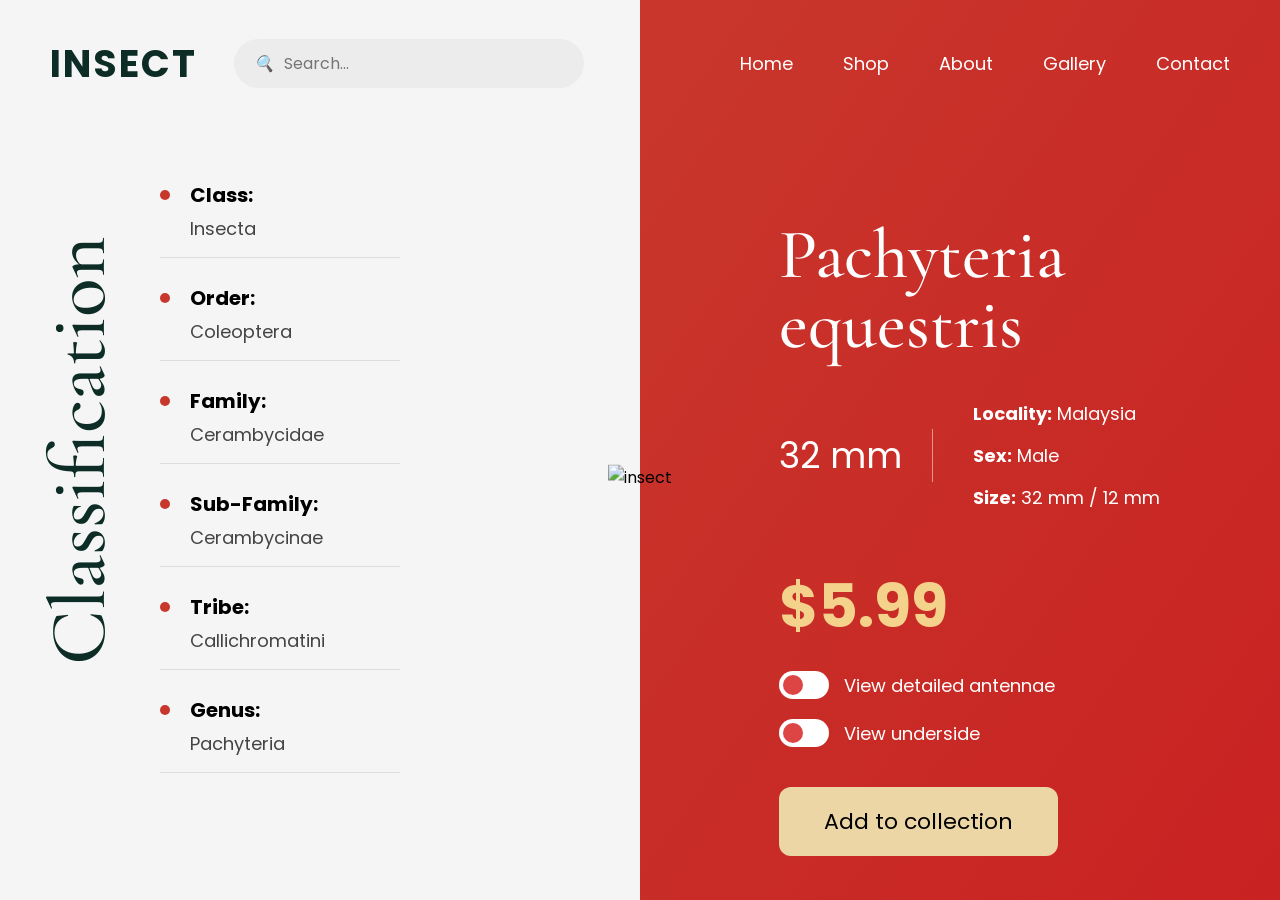
==== third/index.html @ 3ebdb2fd "ASSESSMENT 2 ALL 3 FILES" ====
<!DOCTYPE html>
<html lang="en">
<head>
  <meta charset="UTF-8" />
  <meta name="viewport" content="width=device-width, initial-scale=1.0" />
  <title>Insect UI</title>

  <link rel="preconnect" href="https://fonts.googleapis.com">
  <link rel="preconnect" href="https://fonts.gstatic.com" crossorigin>
  <link href="https://fonts.googleapis.com/css2?family=Cormorant+Garamond:wght@400;500;600&family=Poppins:wght@300;400;500;600&display=swap" rel="stylesheet">

  <link rel="stylesheet" href="style.css" />
</head>
<body>

  <div id="main">

    <div class="left"></div>
    <div class="right"></div>

    <nav>
      <h1>INSECT</h1>

      <div class="search">
        <i>🔍</i>
        <input type="text" placeholder="Search..." />
      </div>

      <div class="nav-links">
        <a href="#">Home</a>
        <a href="#">Shop</a>
        <a href="#">About</a>
        <a href="#">Gallery</a>
        <a href="#">Contact</a>
      </div>
    </nav>

    <div class="vertical-text">
      <h2>Classification</h2>
    </div>

    <div class="left-content">

      <div class="item">
        <span></span>
        <div>
          <h3>Class:</h3>
          <p>Insecta</p>
        </div>
      </div>

      <div class="item">
        <span></span>
        <div>
          <h3>Order:</h3>
          <p>Coleoptera</p>
        </div>
      </div>

      <div class="item">
        <span></span>
        <div>
          <h3>Family:</h3>
          <p>Cerambycidae</p>
        </div>
      </div>

      <div class="item">
        <span></span>
        <div>
          <h3>Sub-Family:</h3>
          <p>Cerambycinae</p>
        </div>
      </div>

      <div class="item">
        <span></span>
        <div>
          <h3>Tribe:</h3>
          <p>Callichromatini</p>
        </div>
      </div>

      <div class="item">
        <span></span>
        <div>
          <h3>Genus:</h3>
          <p>Pachyteria</p>
        </div>
      </div>

    </div>

    <div class="center-image">
      <img src="https://images.unsplash.com/photo-1664695742095-f48d9935ab24?q=80&w=777&auto=format&fit=crop&ixlib=rb-4.1.0&ixid=M3wxMjA3fDB8MHxwaG90by1wYWdlfHx8fGVufDB8fHx8fA%3D%3D" alt="insect">
    </div>

    <div class="right-content">

      <h1>Pachyteria <br> equestris</h1>

      <div class="info">

        <div class="measure">
          <h2>32 mm</h2>
        </div>

        <div class="details">
          <p><b>Locality:</b> Malaysia</p>
          <p><b>Sex:</b> Male</p>
          <p><b>Size:</b> 32 mm / 12 mm</p>
        </div>

      </div>

      <h2 class="price">$5.99</h2>

      <div class="toggle">
        <div class="switch"></div>
        <p>View detailed antennae</p>
      </div>

      <div class="toggle">
        <div class="switch"></div>
        <p>View underside</p>
      </div>

      <button>Add to collection</button>

    </div>

  </div>

</body>
</html>
---- third/style.css ----
*{
    margin: 0;
    padding: 0;
    box-sizing: border-box;
    font-family: "Poppins", sans-serif;
}

html,body{
    width: 100%;
    height: 100%;
}

#main{
    width: 100%;
    height: 100vh;
    position: relative;
    display: flex;
    overflow: hidden;
}

.left{
    width: 50%;
    height: 100%;
    background-color: #f5f5f5;
}

.right{
    width: 50%;
    height: 100%;
    background: linear-gradient(to bottom right,#c8372c,#c92222);
}

nav{
    width: 100%;
    padding: 35px 50px;
    position: absolute;
    top: 0;
    left: 0;
    display: flex;
    align-items: center;
    justify-content: space-between;
    z-index: 99;
}

nav h1{
    font-size: 38px;
    color: #0c2c25;
    letter-spacing: 2px;
}

.search{
    width: 350px;
    background-color: #ececec;
    border-radius: 40px;
    padding: 12px 20px;
    display: flex;
    align-items: center;
    gap: 10px;
    margin-left: -120px;
}

.search input{
    border: none;
    outline: none;
    background-color: transparent;
    font-size: 16px;
    width: 100%;
}

.nav-links{
    display: flex;
    gap: 50px;
}

.nav-links a{
    text-decoration: none;
    color: white;
    font-size: 18px;
}

.vertical-text{
    position: absolute;
    left: 30px;
    top: 50%;
    transform: translateY(-50%);
}

.vertical-text h2{
    writing-mode: vertical-rl;
    transform: rotate(180deg);
    font-size: 80px;
    color: #0c2c25;
    font-family: "Cormorant Garamond", serif;
    font-weight: 500;
}

.left-content{
    position: absolute;
    top: 180px;
    left: 160px;
    display: flex;
    flex-direction: column;
    gap: 25px;
}

.item{
    display: flex;
    gap: 20px;
    border-bottom: 1px solid #ddd;
    padding-bottom: 15px;
    width: 240px;
}

.item span{
    width: 10px;
    height: 10px;
    background-color: #c8372c;
    border-radius: 50%;
    margin-top: 10px;
}

.item h3{
    font-size: 20px;
    margin-bottom: 5px;
}

.item p{
    color: #444;
    font-size: 18px;
}

.center-image{
    position: absolute;
    left: 50%;
    top: 53%;
    transform: translate(-50%,-50%);
    z-index: 10;
}

.center-image img{
    height: 650px;
    object-fit: cover;
}

.right-content{
    position: absolute;
    right: 120px;
    top: 220px;
    color: white;
}

.right-content h1{
    font-size: 70px;
    line-height: 70px;
    font-family: "Cormorant Garamond", serif;
    font-weight: 500;
}

.info{
    margin-top: 40px;
    display: flex;
    gap: 40px;
    align-items: center;
}

.measure{
    border-right: 1px solid rgba(255,255,255,0.5);
    padding-right: 30px;
}

.measure h2{
    font-size: 35px;
    font-weight: 400;
}

.details{
    display: flex;
    flex-direction: column;
    gap: 15px;
}

.details p{
    font-size: 18px;
}

.price{
    margin-top: 50px;
    font-size: 60px;
    color: #f4d28c;
}

.toggle{
    display: flex;
    align-items: center;
    gap: 15px;
    margin-top: 20px;
}

.switch{
    width: 50px;
    height: 28px;
    background-color: white;
    border-radius: 50px;
    position: relative;
}

.switch::after{
    content: "";
    width: 20px;
    height: 20px;
    background-color: #d44;
    border-radius: 50%;
    position: absolute;
    top: 4px;
    left: 4px;
}

.toggle p{
    font-size: 18px;
}

button{
    margin-top: 40px;
    padding: 18px 45px;
    border: none;
    border-radius: 12px;
    background-color: #ecd6a6;
    font-size: 22px;
    cursor: pointer;
}
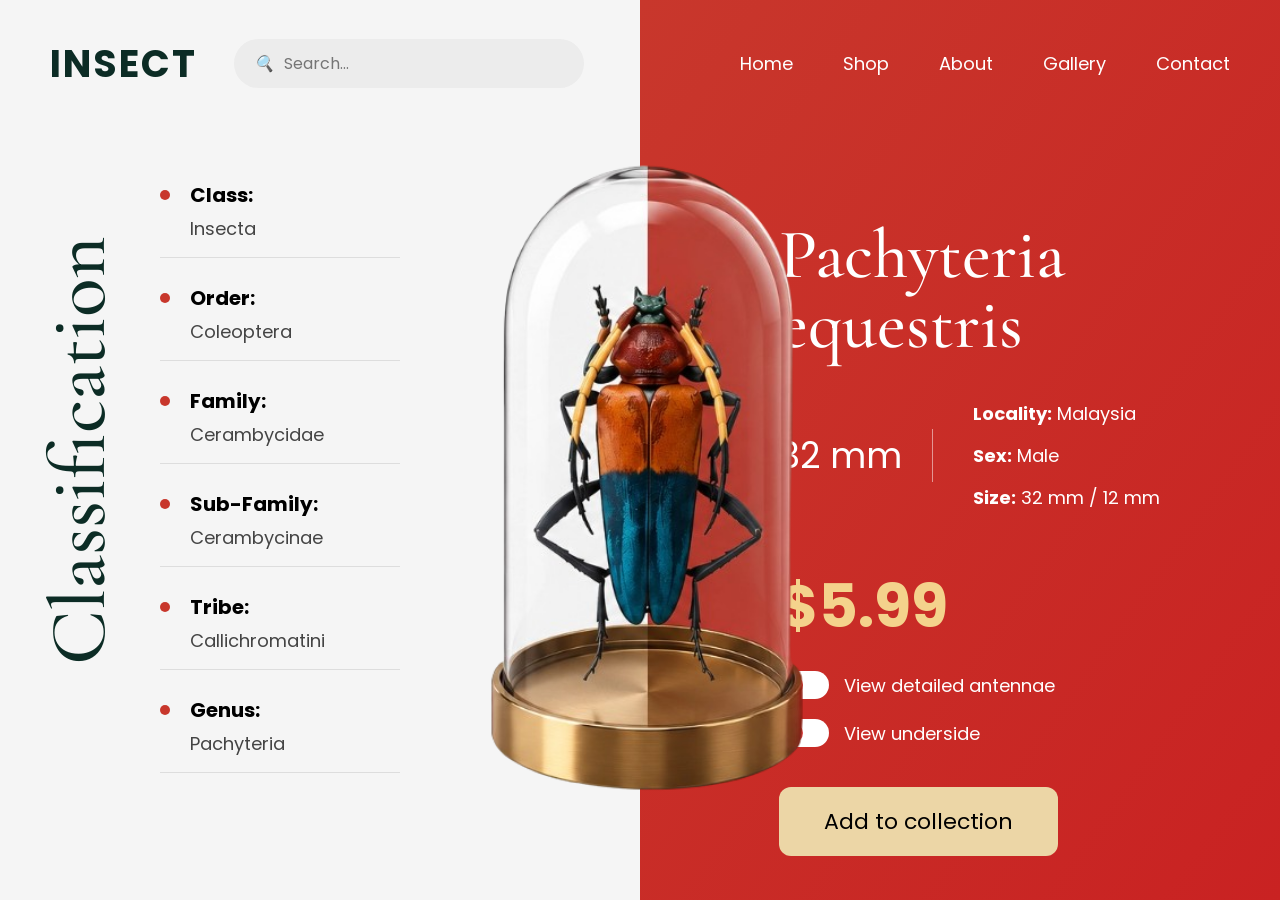
==== commit 5aa6c238: "updated files" ====
--- a/third/index.html
+++ b/third/index.html
@@ -92,7 +92,7 @@
     </div>
 
     <div class="center-image">
-      <img src="https://images.unsplash.com/photo-1664695742095-f48d9935ab24?q=80&w=777&auto=format&fit=crop&ixlib=rb-4.1.0&ixid=M3wxMjA3fDB8MHxwaG90by1wYWdlfHx8fGVufDB8fHx8fA%3D%3D" alt="insect">
+      <img src="Screenshot_2026-05-14_224116-removebg-preview.png" alt="insect">
     </div>
 
     <div class="right-content">
--- a/third/style.css
+++ b/third/style.css
@@ -131,9 +131,9 @@
 
 .center-image{
     position: absolute;
-    left: 50%;
+    left: 49%;
     top: 53%;
-    transform: translate(-50%,-50%);
+    transform: translate(-48%,-50%);
     z-index: 10;
 }
 
